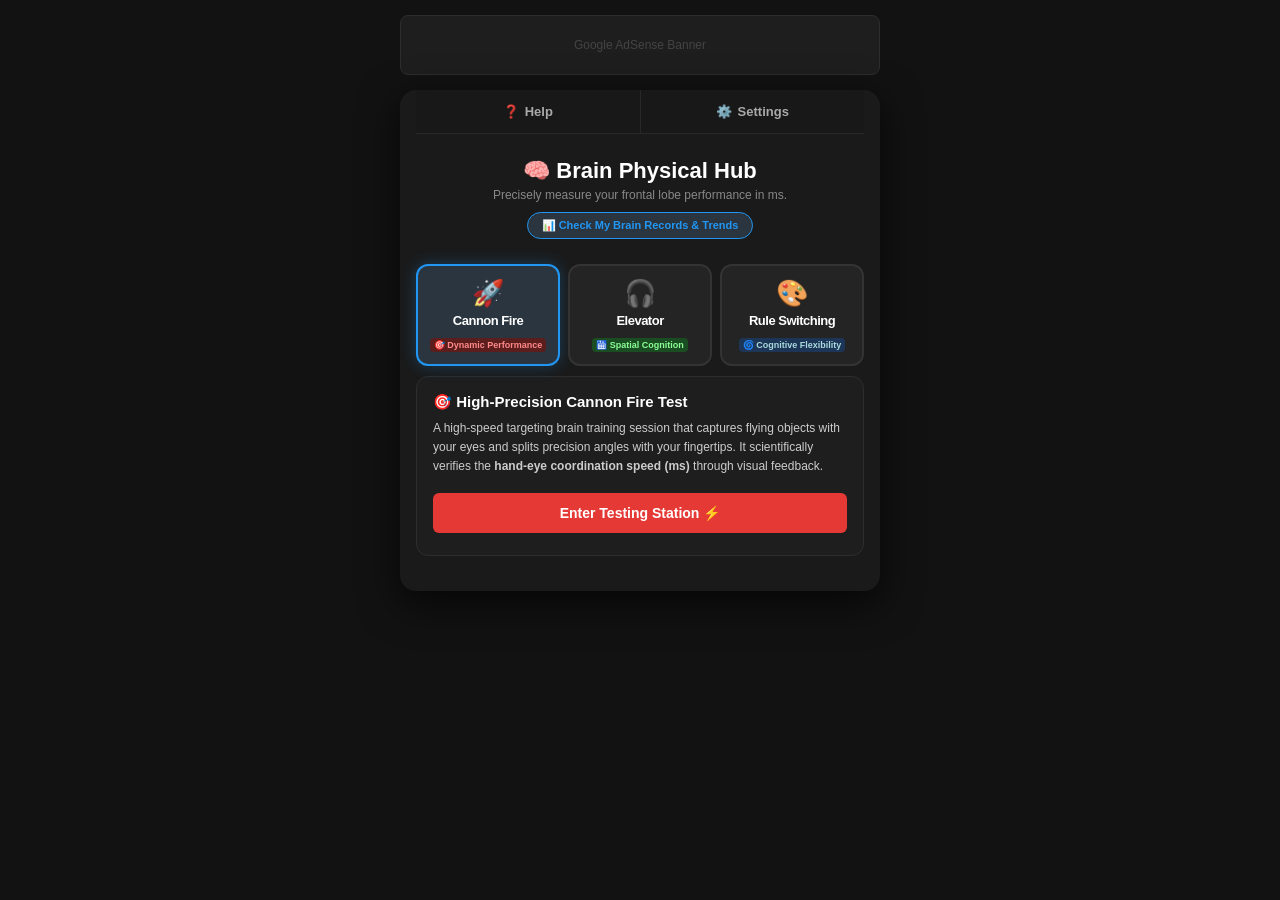
==== index.html @ 0e3fb5bd "main" ====
<!DOCTYPE html>
<html lang="ko">
<head>
    <meta charset="UTF-8">
    <meta name="viewport" content="width=device-width, initial-scale=1.0, user-scalable=no, maximum-scale=1.0">
    <title>뇌 피지컬 종합 측정소 (Brain HUB)</title>
    
    <link rel="manifest" href="manifest.json">
    <meta name="apple-mobile-web-app-capable" content="yes">
    <meta name="apple-mobile-web-app-status-bar-style" content="black-translucent">
    <link rel="apple-touch-icon" href="icon.png">
    
    <link rel="stylesheet" href="hub-style.css">
    <style>
        /* 메인 박스 폭에 맞춰 꽉 차는 5:5 유틸리티 바 */
        .hub-utility-bar {
            display: flex;
            width: 100%;
            box-sizing: border-box;
            margin-bottom: 24px;
        }

        /* 5:5 비율 및 border-radius: 1px 스타일 */
        .utility-btn {
            flex: 1;
            background: #181818;
            color: #aaa;
            border: 1px solid #282828;
            padding: 14px 0;
            font-size: 13px;
            font-weight: bold;
            border-radius: 1px;
            cursor: pointer;
            display: flex;
            align-items: center;
            justify-content: center;
            gap: 6px;
            transition: all 0.2s;
        }

        .utility-btn:first-child {
            border-left: none;
            border-top: none;
            border-right: none;
        }
        .utility-btn:last-child {
            border-right: none;
            border-top: none;
        }

        .utility-btn:active {
            background: #222;
            color: #fff;
        }
    </style>
</head>
<body>

    <div class="top-ad-container">
        <div style="color: #444; font-size: 12px;">Google AdSense Banner</div>
    </div>

    <!-- 메인 허브 박스 -->
    <div id="hub-container" style="padding-top: 0; overflow: hidden; margin-bottom: 30px;">
        
        <!-- 5:5 비율로 메인 박스 상단에 딱 맞게 안착된 유틸리티 바 -->
        <div class="hub-utility-bar">
            <button id="btn-hub-help" class="utility-btn" onclick="openHelpModal()">
                <span>❓</span> 도움말
            </button>
            <button id="btn-hub-settings" class="utility-btn" onclick="openSettingsModal()">
                <span>⚙️</span> 설정
            </button>
        </div>

        <header class="hub-header">
            <h1 class="hub-title" id="txt-hub-title">🧠 두뇌 피지컬 측정소</h1>
            <p class="hub-subtitle" id="txt-hub-subtitle">전두엽 성능을 ms 단위로 정밀 측정하세요.</p>
            <button class="dashboard-open-btn" id="btn-hub-dashboard" onclick="openDashboardModal()">📊 나의 두뇌 기록·추이 확인</button>
        </header>

        <div id="dashboardModal" class="modal-overlay">
            <div class="modal-content">
                <button class="modal-close-btn" id="btn-hub-modal-close" onclick="closeDashboardModal()">✕ 닫기</button>
                <div id="brain-mini-dashboard"></div>
            </div>
        </div>

        <div class="game-card-row-zone">
            <div class="game-card active" onclick="showGameDetail('cannon', this)">
                <div class="card-icon">🚀</div>
                <h2 class="card-name" id="card-name-cannon">대포 사격</h2>
                <div class="card-badge color-red" id="card-badge-cannon">🎯 동적 피지컬</div>
            </div>

            <div class="game-card" onclick="showGameDetail('elevator', this)">
                <div class="card-icon">🎧</div>
                <h2 class="card-name" id="card-name-elevator">엘리베이터</h2>
                <div class="card-badge color-green" id="card-badge-elevator">🛗 공간 인지</div>
            </div>

            <div class="game-card" onclick="showGameDetail('switching', this)">
                <div class="card-icon">🎨</div>
                <h2 class="card-name" id="card-name-switching">규칙 전환</h2>
                <div class="card-badge color-blue" id="card-badge-switching">🌀 인지 유연성</div>
            </div>
        </div>

        <div class="detail-display-box">
            <div id="detail-cannon" class="detail-content active">
                <h3 id="detail-title-cannon">🎯 초정밀 대포 사격 검사</h3>
                <p id="detail-desc-cannon">눈으로 비행 오브젝트를 포착하고 손가락 끝으로 정밀 각도를 가르는 고속 타겟팅 뇌지컬 훈련입니다. 시각 피드백을 통한 <strong>뇌와 손의 조작 협응 속도(ms)</strong>를 가장 과학적으로 검증합니다.</p>
                <button class="hub-enter-btn btn-cannon" onclick="enterGame('cannon')">측정소 입장하기 ⚡</button>
            </div>

            <div id="detail-elevator" class="detail-content">
                <h3 id="detail-title-elevator">🛗 미스터리 엘리베이터 검사</h3>
                <p id="detail-desc-elevator">화면의 숫자가 완전히 가려진 암흑 구역 내에서 오직 기기 고유의 <strong>미세 진동 횟수(촉각)와 음정의 가변 변화(청각)</strong>만을 결합하여 실시간 최종 도달 위치를 역추적하는 고차원 복합 공간 인지 훈련입니다.</p>
                <button class="hub-enter-btn btn-elevator" onclick="enterGame('elevator')">측정소 입장하기 ⚡</button>
            </div>

            <div id="detail-switching" class="detail-content">
                <h3 id="detail-title-switching">🔍 다이내믹 규칙 전환 검사</h3>
                <p id="detail-desc-switching">눈이 편안한 톤다운 파스텔 화면 위에서 실시간으로 반전되는 변칙 질문 유형에 대응하는 훈련입니다. 뇌의 고정관념을 부수고 <strong>상황 변화에 즉각 대처하는 전두엽의 인지 유연성 및 브레이크 제어(ms)</strong>를 측정합니다.</p>
                <button class="hub-enter-btn btn-switching" onclick="enterGame('switching')">측정소 입장하기 ⚡</button>
            </div>
        </div>
    </div>

    <script src="analytics.js"></script>
    <script src="brain-db.js"></script>
    <script src="dashboard.js"></script> 
    <script src="common/i18n.js"></script> <!-- 👈 정돈된 i18n-hub 전용 팩 파일 -->
    <script src="modal.js"></script>
    
    <script>
        let currentSelectedLang = 'ko';

        // 언어 수동 변경 처리 (설정 모달 등에서 호출)
        function toggleLanguage(lang) {
            currentSelectedLang = lang;
            localStorage.setItem('global_lang', lang);

            if (typeof i18n !== 'undefined') {
                i18n.setLang(lang);
                // i18n.setLang 내부에서 updateUITranslations()가 자동 실행되지만, 
                // HTML 내 정의된 전역 동기화를 위해 한 번 더 확실하게 호출합니다.
                if (typeof updateUITranslations === 'function') {
                    updateUITranslations();
                } else if (typeof i18n.updateUITranslations === 'function') {
                    i18n.updateUITranslations();
                }
            }
        }

        function enterGame(gameFolder) {
            localStorage.setItem('global_lang', currentSelectedLang); 
            window.location.href = `${gameFolder}/index.html`;
        }

        // 초기 실행 시 브라우저 시스템 언어 감지 및 동기화
        window.addEventListener('DOMContentLoaded', () => {
            if (localStorage.getItem('global_lang')) {
                currentSelectedLang = localStorage.getItem('global_lang');
            } else {
                const browserLang = navigator.language || navigator.userLanguage;
                // 기존 코드의 ko 일 때 en이 들어가던 조건 버그 교정 완료
                currentSelectedLang = (browserLang && browserLang.startsWith('ko')) ? 'ko' : 'en';
                localStorage.setItem('global_lang', currentSelectedLang);
            }

            if (typeof i18n !== 'undefined') {
                i18n.setLang(currentSelectedLang);
                // 정돈된 i18n 패키지 내 스크립트 실행
                if (typeof i18n.updateUITranslations === 'function') {
                    i18n.updateUITranslations();
                }
            }
        });

        // i18n.js 통합본과 연동 유지를 위한 랩핑 핸들러 배치 (에러 방지용 안전장치)
        function updateUITranslations() {
            if (typeof i18n !== 'undefined' && typeof i18n.updateUITranslations === 'function') {
                i18n.updateUITranslations();
            }
        }

        function showGameDetail(gameId, targetCard) {
            const cards = document.querySelectorAll('.game-card');
            cards.forEach(card => card.classList.remove('active'));
            targetCard.classList.add('active');

            const contents = document.querySelectorAll('.detail-content');
            contents.forEach(content => content.classList.remove('active'));
            
            const targetContent = document.getElementById(`detail-${gameId}`);
            if (targetContent) {
                targetContent.classList.add('active');
            }
        }

        function openDashboardModal() {
            if (typeof renderMiniBrainDashboard === 'function') {
                renderMiniBrainDashboard(); 
            }
            const modal = document.getElementById('dashboardModal');
            if (modal) {
                modal.style.display = 'flex';
                document.body.style.overflow = 'hidden';
            }
        }

        function closeDashboardModal() {
            const modal = document.getElementById('dashboardModal');
            if (modal) {
                modal.style.display = 'none';
                document.body.style.overflow = '';
            }
        }
    </script>
</body>
</html>
<!--

동적 피지컬 (순발력): 대포 사격

작업 기억 (뇌 RAM): 엘리베이터

인지 유연성 (적응력): (규칙 전환 게임)

시각 기억 (캡처력): (패턴 기억 게임)

뇌 지구력 (집중력): (지속 주의력 게임)

-->
---- hub-style.css ----
* {
    box-sizing: border-box;
    -webkit-tap-highlight-color: transparent;
}

body {
    background-color: #121212;
    color: #ffffff;
    font-family: 'Malgun Gothic', sans-serif;
    display: flex;
    flex-direction: column;
    align-items: center;
    justify-content: flex-start;
    min-height: 100vh;
    margin: 0;
    padding: 15px 10px;
}

.top-ad-container {
    width: 100%;
    max-width: 480px;
    height: 60px;
    margin-bottom: 15px;
    background-color: #1e1e1e;
    display: flex;
    align-items: center;
    justify-content: center;
    border-radius: 8px;
    border: 1px solid #2d2d2d;
}

#hub-container {
    width: 100%;
    max-width: 480px;
    background: #1a1a1a;
    padding: 20px 16px;
    border-radius: 16px;
    box-shadow: 0 12px 40px rgba(0,0,0,0.7);
}

.hub-header {
    text-align: center;
    margin-bottom: 15px;
}

.hub-title {
    font-size: 22px;
    margin: 0 0 4px 0;
    color: #ffffff;
}

.hub-subtitle {
    font-size: 12px;
    color: #888;
    margin: 0;
}

/* 📊 대시보드 모달 열기 버튼 */
.dashboard-open-btn {
    background: #2a3540;
    border: 1px solid #2196F3;
    color: #2196F3;
    font-size: 11px;
    font-weight: bold;
    padding: 6px 14px;
    border-radius: 20px;
    margin-top: 10px;
    cursor: pointer;
    transition: all 0.2s ease;
}
.dashboard-open-btn:active {
    background: #2196F3;
    color: #ffffff;
    box-shadow: 0 0 10px rgba(33, 150, 243, 0.4);
}

/* 🔥 [핵심 변경] 절대 줄바꿈 없이, 한 줄에 3개가 칼정렬되는 컨테이너 */
.game-card-row-zone {
    display: flex;
    flex-direction: row;
    flex-wrap: nowrap;     /* 절대 아래 줄로 떨어지지 않음 기믹 */
    gap: 8px;              /* 카드 사이 콤팩트한 간격 */
    width: 100%;
    padding: 10px 0;
}

/* 🔲 [치수 조정] 한 줄 3개 고정형 마스터 카드 디자인 */
.game-card {
    flex: 0 0 calc(33.333% - 5.3px); /* 3등분으로 완벽 분할 정렬 */
    background: #242424;
    border: 2px solid #333;
    border-radius: 12px;
    padding: 12px 4px;      /* 좁은 폭에 맞춰 상하좌우 여백 압축 */
    text-align: center;
    cursor: pointer;
    transition: all 0.2s ease;
}

/* 💡 선택된 카드의 하이라이트 전장 표시 */
.game-card.active {
    border-color: #2196F3;
    background: #2a3540;
    box-shadow: 0 0 15px rgba(33, 150, 243, 0.3);
}

.card-icon {
    font-size: 26px;        /* 이모지 크기 콤팩트 최적화 */
    margin-bottom: 4px;
}

.card-name {
    font-size: 13px;        /* 한 줄 배정을 위한 타이틀 폰트 최적화 */
    margin: 0 0 6px 0;
    font-weight: bold;
    letter-spacing: -0.5px; /* 글자 자간 압축으로 가독성 확보 */
}

.card-badge {
    font-size: 9px;         /* 모바일 3분할 환경에서 텍스트 줄바꿈 방지 */
    padding: 2px 4px;
    border-radius: 4px;
    font-weight: bold;
    display: inline-block;
    white-space: nowrap;    /* 절대 배지가 두 줄로 찢어지지 않게 고정 */
}
.color-red { background: #5c1d1d; color: #ff8a8a; }
.color-green { background: #1b4d22; color: #8aff96; }
.color-blue { background: #1d3557; color: #a8dadc; }

/* ========================================== */
/* 📝 하단 고정 상세 설명창 및 입장 버튼 스타일 */
/* ========================================== */
.detail-display-box {
    background: #1e1e1e;
    border: 1px solid #2d2d2d;
    border-radius: 12px;
    padding: 16px;
    min-height: 180px; 
    margin-bottom: 15px;
    text-align: left;
}

.detail-content {
    display: none; 
    animation: fadeIn 0.3s ease;
}

.detail-content.active {
    display: block; 
}

@keyframes fadeIn {
    from { opacity: 0; transform: translateY(5px); }
    to { opacity: 1; transform: translateY(0); }
}

.detail-content h3 {
    margin: 0 0 8px 0;
    font-size: 15px;
    color: #fff;
}

.detail-content p {
    margin: 0 0 16px 0;
    font-size: 12px;
    color: #ccc;
    line-height: 1.6;
}

/* 🚀 최종 하단 입장 버튼 스타일 */
.hub-enter-btn {
    width: 100%;
    border: none;
    padding: 12px 0;
    font-size: 14px;
    font-weight: bold;
    color: white;
    border-radius: 6px;
    cursor: pointer;
    transition: background 0.15s;
}
.btn-cannon { background: #e53935; }
.btn-cannon:hover { background: #c62828; }
.btn-elevator { background: #4caf50; }
.btn-elevator:hover { background: #388e3c; }
.btn-switching { background: #2196F3; } 
.btn-switching:hover { background: #1976D2; }

.hub-guide-box {
    padding: 10px;
    background: #111;
    border-left: 3px solid #2196F3;
    border-radius: 4px;
    font-size: 11px;
    line-height: 1.5;
    color: #bbb;
}

.legal-footer {
    margin-top: 20px;
    font-size: 10px;
    color: #444;
    text-align: center;
    max-width: 480px;
}

/* ========================================== */
/* 📥 화면 전체를 덮는 모달 팝업 레이아웃 */
/* ========================================== */
.modal-overlay {
    display: none; 
    position: fixed;
    top: 0; left: 0;
    width: 100%; height: 100%;
    background: rgba(0, 0, 0, 0.85); 
    z-index: 2000;
    align-items: center;
    justify-content: center;
    padding: 16px;
}

.modal-content {
    background: #1a1a1a;
    border: 1px solid #333;
    border-radius: 16px;
    width: 100%;
    max-width: 440px;
    padding: 20px;
    position: relative;
    box-shadow: 0 16px 40px rgba(0,0,0,0.8);
    animation: modalBounce 0.2s ease-out;
}

.modal-close-btn {
    position: absolute;
    top: 14px; right: 14px;
    background: #242424;
    border: 1px solid #444;
    color: #bbb;
    font-size: 11px;
    font-weight: bold;
    padding: 4px 10px;
    border-radius: 6px;
    cursor: pointer;
    transition: all 0.1s;
}
.modal-close-btn:active {
    background: #333;
    color: #fff;
}

@keyframes modalBounce {
    from { transform: scale(0.95); opacity: 0; }
    to { transform: scale(1); opacity: 1; }
}

/* ========================================== */
/* 📊 실시간 종합 대시보드 다크 테마 커스텀     */
/* ========================================== */
.mini-db-card {
    background: transparent; 
    border: none;
    border-radius: 0;
    padding: 0;
    margin: 0;
    font-family: 'Malgun Gothic', sans-serif;
    box-shadow: none;
}

.mini-db-card h3 {
    margin: 0 0 15px 0;
    color: #ffffff;
    font-size: 15px;
    font-weight: bold;
    letter-spacing: -0.5px;
}

.db-grid {
    display: grid;
    grid-template-columns: 1fr 1fr;
    gap: 10px;
}

.db-item {
    background: #242424; 
    border: 1px solid #2d2d2d;
    border-radius: 8px;
    padding: 10px;
    font-size: 11px;
    color: #aaa;
    text-align: left;
}

.db-item strong {
    color: #888;
    font-weight: normal;
}

.db-val {
    font-size: 16px;
    font-weight: bold;
    color: #ffffff;
    display: inline-block;
    margin-top: 4px;
}

.db-trend-zone {
    margin-top: 5px;
}

.trend-badge {
    padding: 3px 6px;
    border-radius: 4px;
    font-weight: bold;
    font-size: 10px;
    display: inline-block;
}

.trend-badge.success { 
    background: #1b3222; 
    color: #8aff96; 
    border: 1px solid #2e5c38; 
}

.trend-badge.fail { 
    background: #421d1d; 
    color: #ff8a8a; 
    border: 1px solid #6b2d2d; 
}
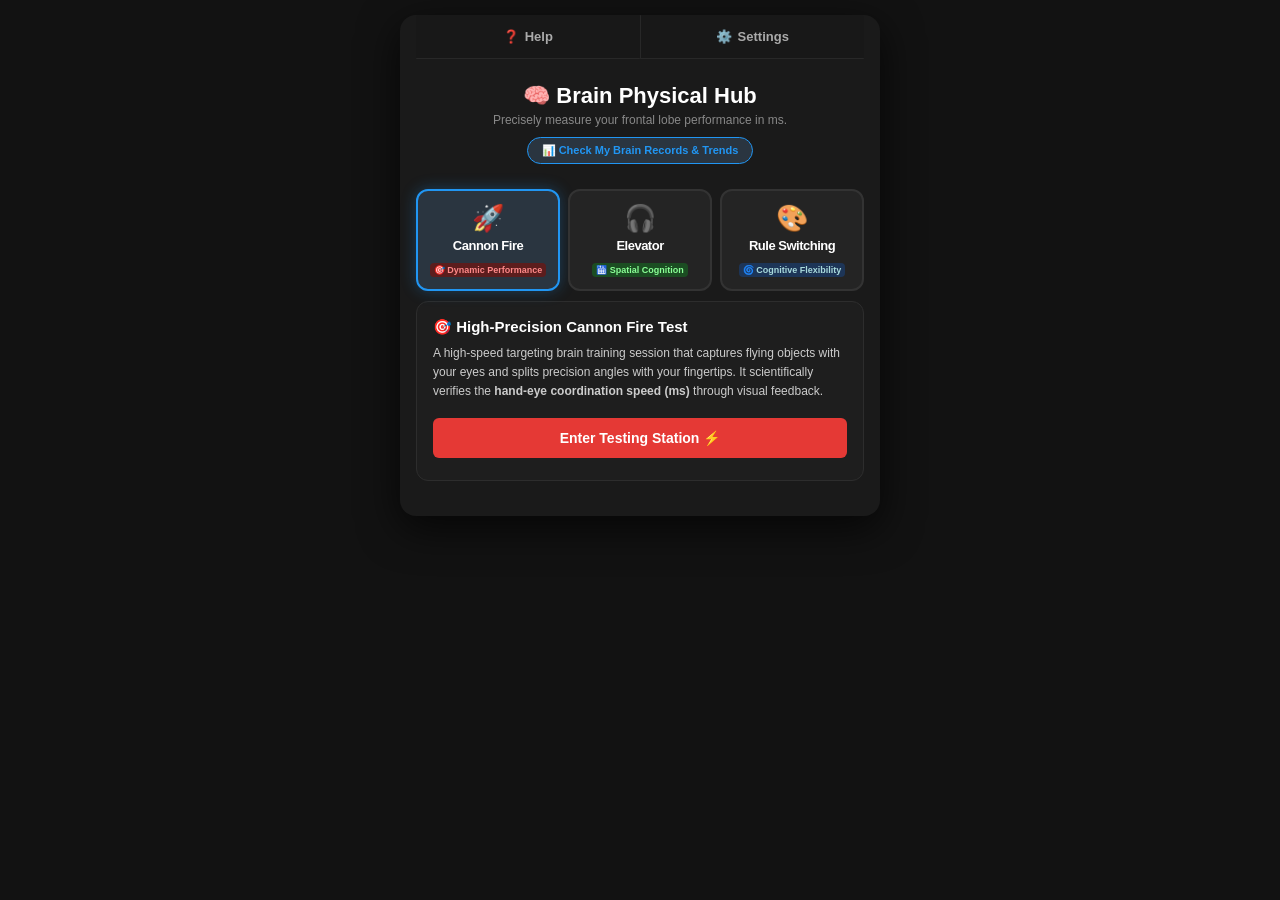
==== commit 947b1e78: "update" ====
--- a/index.html
+++ b/index.html
@@ -1,6 +1,26 @@
 <!DOCTYPE html>
 <html lang="ko">
 <head>
+    
+    <!-- Google Tag Manager -->
+     <!-- Google tag (gtag.js) -->
+<script async src="https://www.googletagmanager.com/gtag/js?id=G-WEYFQRP7YG"></script>
+<script>
+  window.dataLayer = window.dataLayer || [];
+  function gtag(){dataLayer.push(arguments);}
+  gtag('js', new Date());
+
+  gtag('config', 'G-WEYFQRP7YG');
+</script>
+    <script>(function(w,d,s,l,i){w[l]=w[l]||[];w[l].push({'gtm.start':
+    new Date().getTime(),event:'gtm.js'});var f=d.getElementsByTagName(s)[0],
+    j=d.createElement(s),dl=l!='dataLayer'?'&l='+l:'';j.async=true;j.src=
+    'https://www.googletagmanager.com/gtm.js?id='+i+dl;f.parentNode.insertBefore(j,f);
+    })(window,document,'script','dataLayer','GTM-P8ZN8HXP');</script>
+
+    <script async src="https://pagead2.googlesyndication.com/pagead/js/adsbygoogle.js?client=ca-pub-7102044774234792"
+     crossorigin="anonymous"></script>
+    <!-- End Google Tag Manager -->
     <meta charset="UTF-8">
     <meta name="viewport" content="width=device-width, initial-scale=1.0, user-scalable=no, maximum-scale=1.0">
     <title>뇌 피지컬 종합 측정소 (Brain HUB)</title>
@@ -55,10 +75,10 @@
     </style>
 </head>
 <body>
-
-    <div class="top-ad-container">
-        <div style="color: #444; font-size: 12px;">Google AdSense Banner</div>
-    </div>
+    <!-- Google Tag Manager (noscript) -->
+    <noscript><iframe src="https://www.googletagmanager.com/ns.html?id=GTM-P8ZN8HXP"
+    height="0" width="0" style="display:none;visibility:hidden"></iframe></noscript>
+    <!-- End Google Tag Manager (noscript) -->
 
     <!-- 메인 허브 박스 -->
     <div id="hub-container" style="padding-top: 0; overflow: hidden; margin-bottom: 30px;">
@@ -127,7 +147,6 @@
         </div>
     </div>
 
-    <script src="analytics.js"></script>
     <script src="brain-db.js"></script>
     <script src="dashboard.js"></script> 
     <script src="common/i18n.js"></script> <!-- 👈 정돈된 i18n-hub 전용 팩 파일 -->
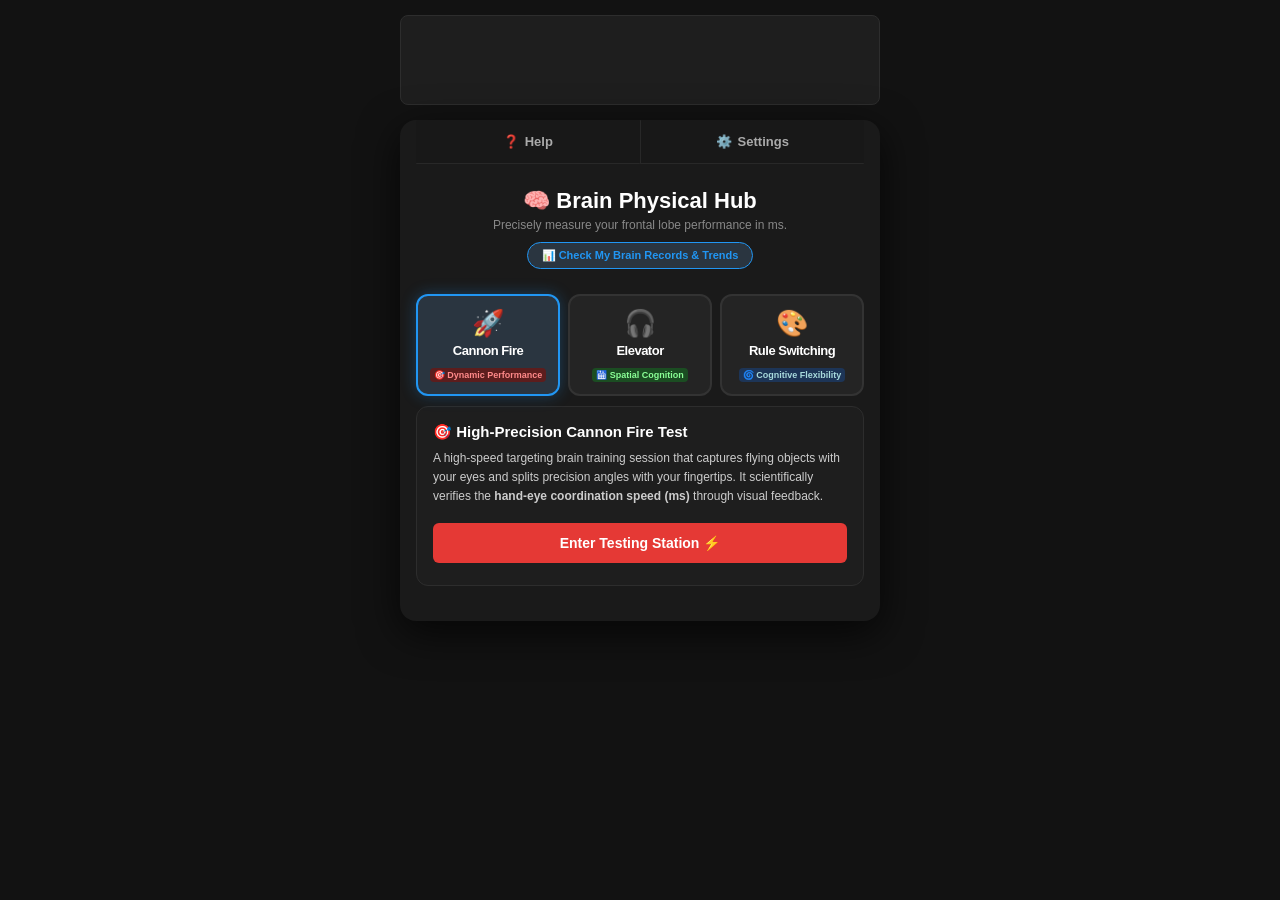
==== commit d58fc1ee: "update" ====
--- a/index.html
+++ b/index.html
@@ -72,6 +72,15 @@
             background: #222;
             color: #fff;
         }
+        .top-ad-container {
+    height: 90px !important;    /* 높이 90px 고정 */
+    min-height: 90px;          /* 최소 높이 보장 */
+    max-height: 90px;          /* 최대 높이 제한 */
+    overflow: hidden;          /* 내용물이 넘칠 경우 잘라내기 */
+    display: flex;             /* 내부 정렬을 원할 경우 추가 */
+    align-items: center;       /* 세로 중앙 정렬 */
+    justify-content: center;   /* 가로 중앙 정렬 */
+}
     </style>
 </head>
 <body>
@@ -79,7 +88,20 @@
     <noscript><iframe src="https://www.googletagmanager.com/ns.html?id=GTM-P8ZN8HXP"
     height="0" width="0" style="display:none;visibility:hidden"></iframe></noscript>
     <!-- End Google Tag Manager (noscript) -->
-
+    <div class="top-ad-container">
+        <div style="color: #444; font-size: 12px;">
+            <script async src="https://pagead2.googlesyndication.com/pagead/js/adsbygoogle.js?client=ca-pub-7102044774234792"
+                crossorigin="anonymous"></script>
+            <!-- 광고 -->
+            <ins class="adsbygoogle"
+                style="display:inline-block;width:375px;height:90px"
+                data-ad-client="ca-pub-7102044774234792"
+                data-ad-slot="6932099033"></ins>
+            <script>
+                (adsbygoogle = window.adsbygoogle || []).push({});
+            </script>
+        </div>
+    </div>
     <!-- 메인 허브 박스 -->
     <div id="hub-container" style="padding-top: 0; overflow: hidden; margin-bottom: 30px;">
         
